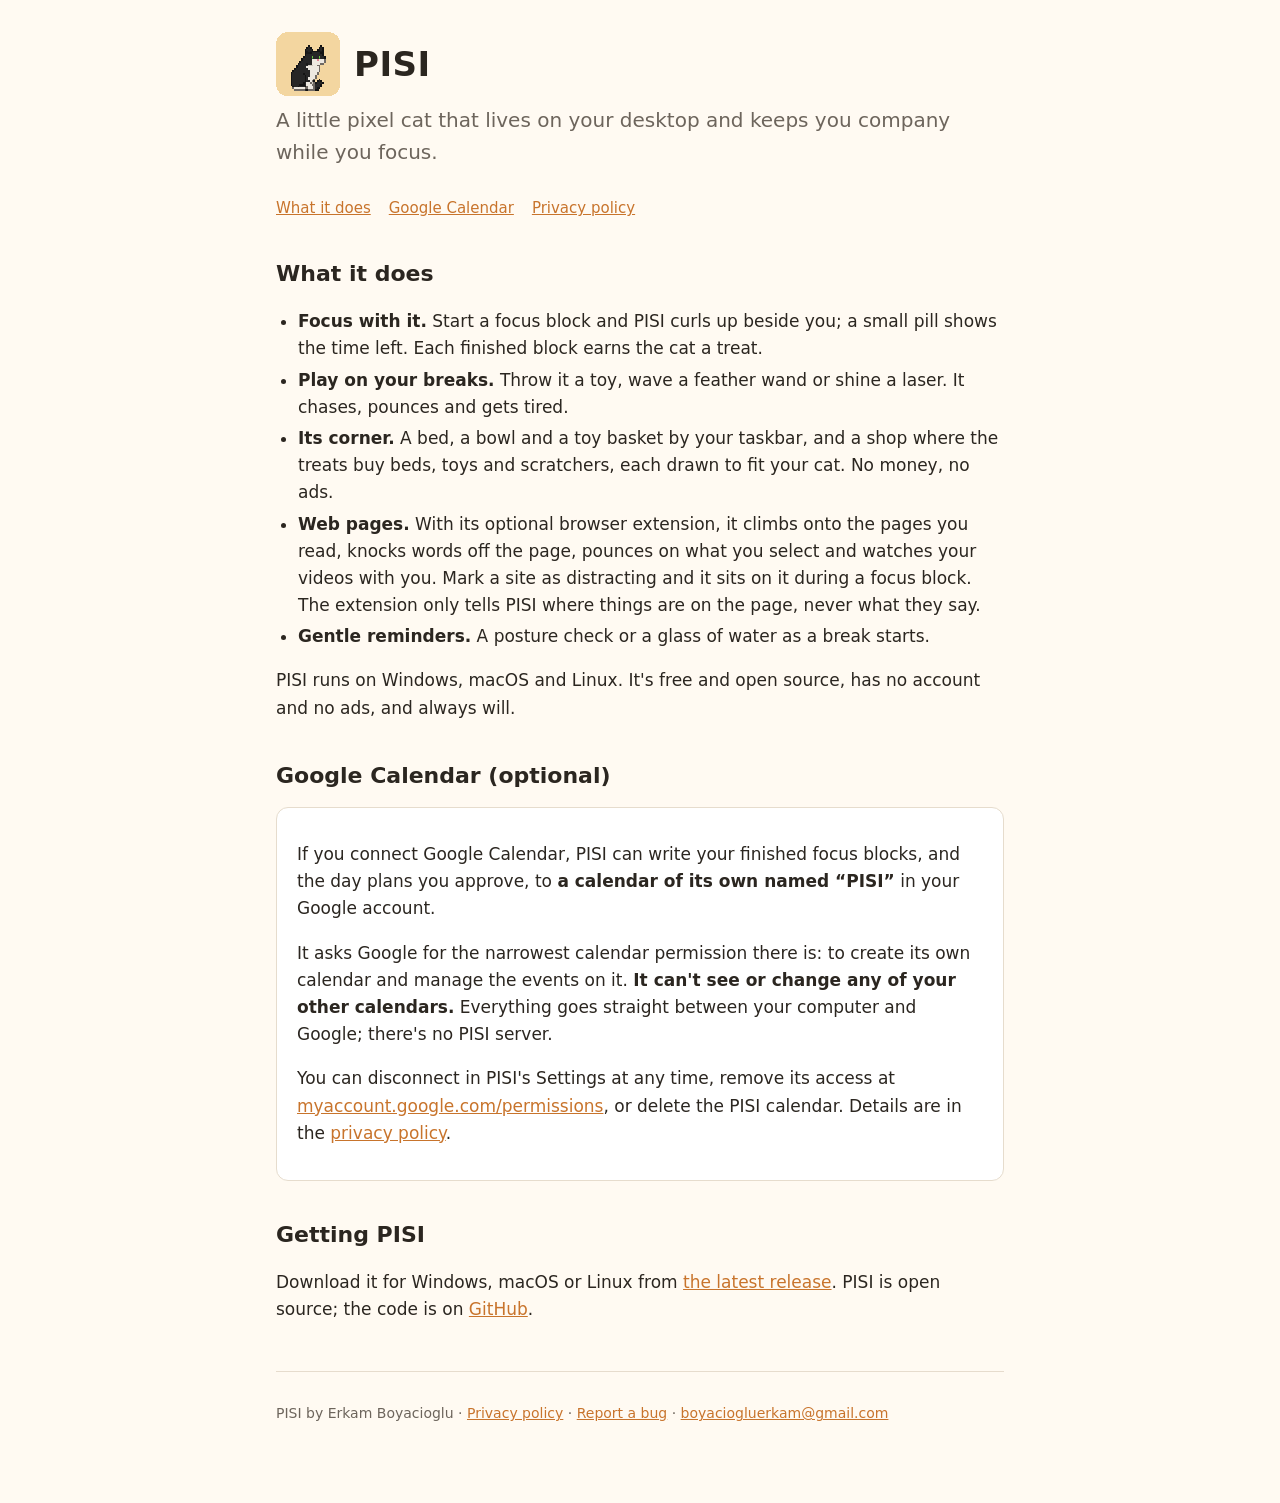
==== site/index.html @ 16a89572 "PISI 1.0.0" ====
<!doctype html>
<html lang="en">
<head>
  <meta charset="utf-8">
  <meta name="viewport" content="width=device-width, initial-scale=1">
  <title>PISI · a desktop cat</title>
  <meta name="description" content="PISI is a free pixel cat that lives on your desktop and keeps you company while you focus.">
  <link rel="icon" href="pisi.png">
  <link rel="stylesheet" href="style.css">
</head>
<body>
<main>
  <header class="top">
    <img src="pisi.png" alt="PISI, a tuxedo pixel-art cat, sitting">
    <h1>PISI</h1>
  </header>
  <p class="tagline">A little pixel cat that lives on your desktop and keeps you company while you focus.</p>
  <nav><a href="#what">What it does</a><a href="#calendar">Google Calendar</a><a href="privacy/">Privacy policy</a></nav>

  <h2 id="what">What it does</h2>
  <ul>
    <li><strong>Focus with it.</strong> Start a focus block and PISI curls up beside you; a small pill
      shows the time left. Each finished block earns the cat a treat.</li>
    <li><strong>Play on your breaks.</strong> Throw it a toy, wave a feather wand or shine a laser.
      It chases, pounces and gets tired.</li>
    <li><strong>Its corner.</strong> A bed, a bowl and a toy basket by your taskbar, and a shop where
      the treats buy beds, toys and scratchers, each drawn to fit your cat. No money, no ads.</li>
    <li><strong>Web pages.</strong> With its optional browser extension, it climbs onto the pages you
      read, knocks words off the page, pounces on what you select and watches your videos with
      you. Mark a site as distracting and it sits on it during a focus block. The extension only
      tells PISI where things are on the page, never what they say.</li>
    <li><strong>Gentle reminders.</strong> A posture check or a glass of water as a break starts.</li>
  </ul>
  <p>PISI runs on Windows, macOS and Linux. It's free and open source, has no account and no ads, and always will.</p>

  <h2 id="calendar">Google Calendar (optional)</h2>
  <div class="card">
    <p>If you connect Google Calendar, PISI can write your finished focus blocks, and the day plans
      you approve, to <strong>a calendar of its own named “PISI”</strong> in your Google account.</p>
    <p>It asks Google for the narrowest calendar permission there is: to create its own calendar and
      manage the events on it. <strong>It can't see or change any of your other calendars.</strong>
      Everything goes straight between your computer and Google; there's no PISI server.</p>
    <p>You can disconnect in PISI's Settings at any time, remove its access at
      <a href="https://myaccount.google.com/permissions">myaccount.google.com/permissions</a>,
      or delete the PISI calendar. Details are in the <a href="privacy/">privacy policy</a>.</p>
  </div>

  <h2>Getting PISI</h2>
  <p>Download it for Windows, macOS or Linux from
    <a href="https://github.com/erkambo/pisi/releases/latest">the latest release</a>.
    PISI is open source; the code is on <a href="https://github.com/erkambo/pisi">GitHub</a>.</p>

  <footer>
    <p>PISI by Erkam Boyacioglu · <a href="privacy/">Privacy policy</a> ·
      <a href="https://github.com/erkambo/pisi/issues/new/choose">Report a bug</a> ·
      <a href="mailto:boyaciogluerkam@gmail.com">boyaciogluerkam@gmail.com</a></p>
  </footer>
</main>
</body>
</html>
---- site/style.css ----
:root { --bg: #fffaf2; --card: #ffffff; --ink: #2b2620; --quiet: #6d655c; --line: #e6dccd;
        --accent: #c8742c; --accent-soft: rgba(232, 148, 58, 0.14); }
@media (prefers-color-scheme: dark) {
  :root { --bg: #1f1b18; --card: #2a2420; --ink: #f1ebe2; --quiet: #b3a99c; --line: #3d362f;
          --accent: #e59a55; --accent-soft: rgba(229, 154, 85, 0.14); }
}
* { box-sizing: border-box; }
body { margin: 0; background: var(--bg); color: var(--ink);
       font: 17px/1.6 system-ui, -apple-system, "Segoe UI", sans-serif; }
main { max-width: 760px; margin: 0 auto; padding: 32px 16px 64px; }
header.top { display: flex; align-items: center; gap: 14px; margin-bottom: 8px; }
header.top img { width: 64px; height: 64px; image-rendering: pixelated; }
header.top h1 { margin: 0; font-size: 34px; letter-spacing: 0.5px; }
.tagline { font-size: 20px; color: var(--quiet); margin: 4px 0 28px; }
h2 { font-size: 22px; margin: 36px 0 8px; }
h3 { font-size: 18px; margin: 22px 0 4px; }
a { color: var(--accent); }
.card { background: var(--card); border: 1px solid var(--line); border-radius: 12px; padding: 16px 20px;
        margin: 14px 0; }
.note { background: var(--accent-soft); border-radius: 10px; padding: 12px 16px; }
ul { padding-left: 22px; }
li { margin: 4px 0; }
code { font-size: 15px; background: var(--accent-soft); padding: 1px 6px; border-radius: 5px;
       overflow-wrap: anywhere; }
nav { display: flex; gap: 18px; flex-wrap: wrap; font-size: 15px; margin-bottom: 18px; }
footer { margin-top: 48px; padding-top: 16px; border-top: 1px solid var(--line); color: var(--quiet);
         font-size: 14px; }
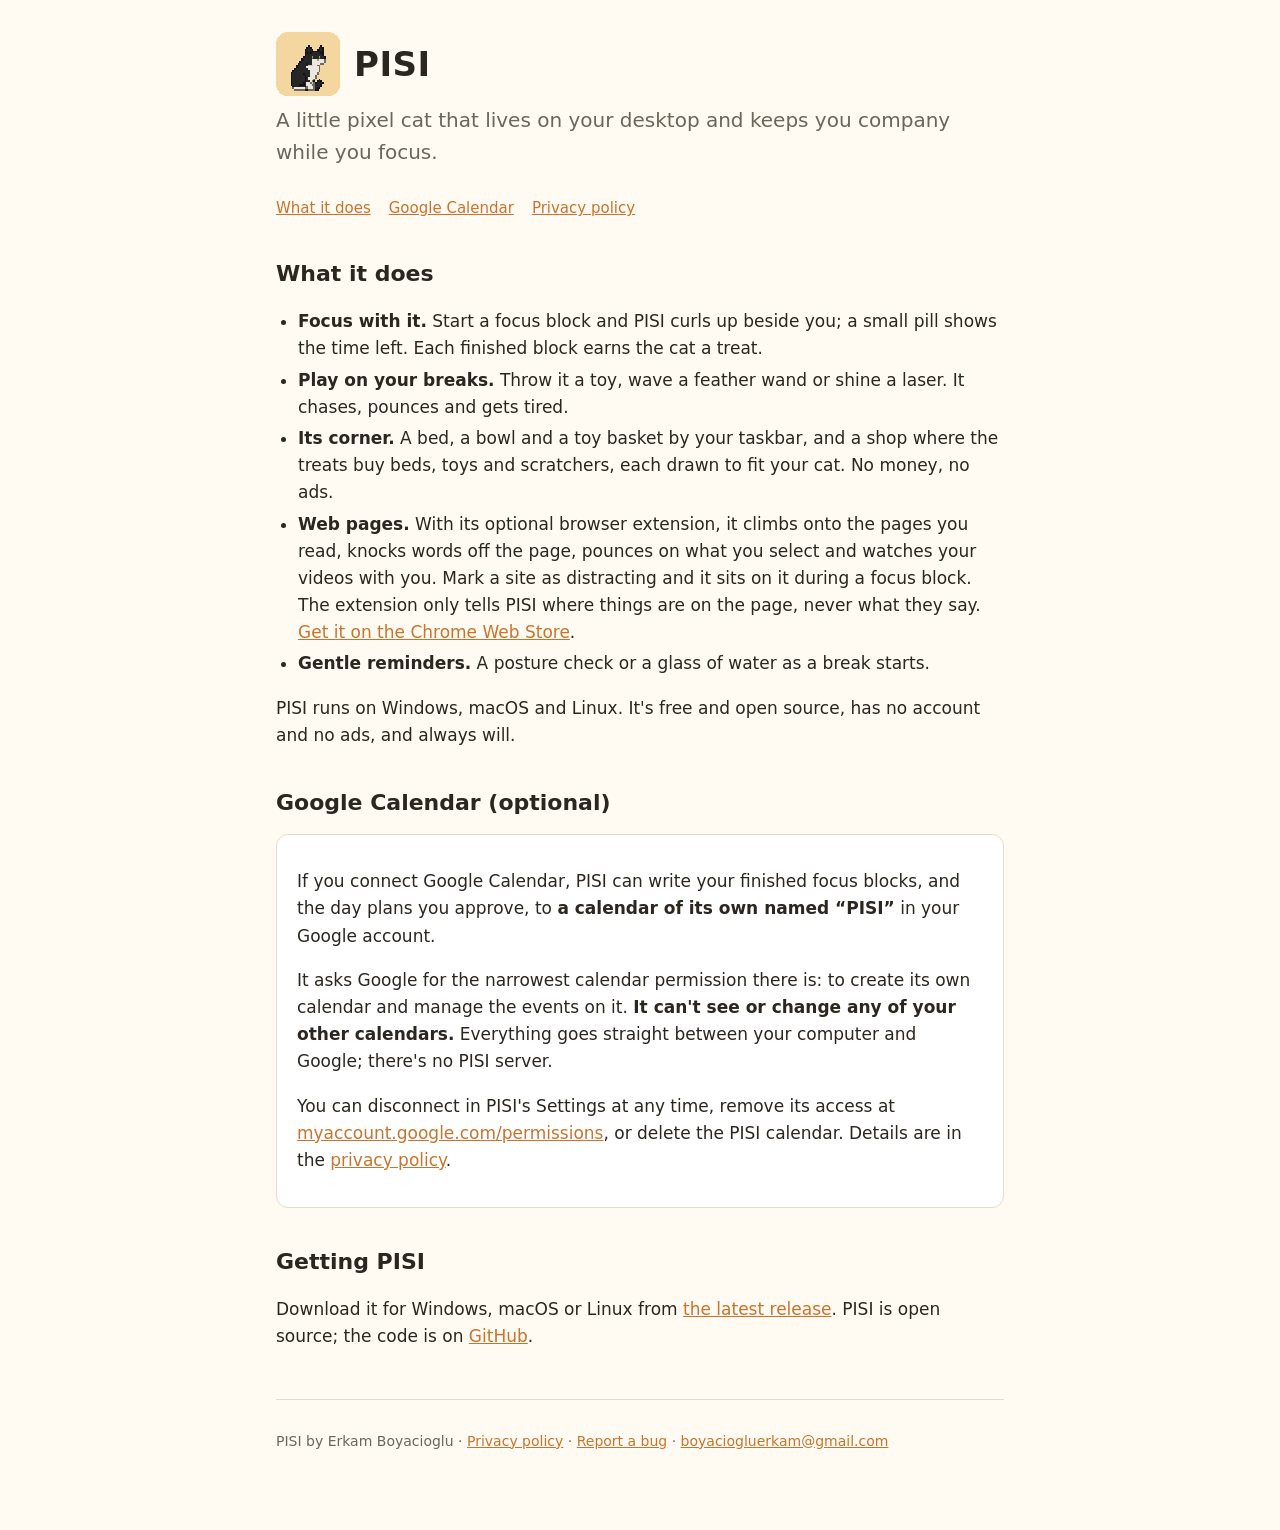
==== commit aceddaf4: "Extension is on the Chrome Web Store: link it from the app, README and site" ====
--- a/site/index.html
+++ b/site/index.html
@@ -28,7 +28,8 @@
     <li><strong>Web pages.</strong> With its optional browser extension, it climbs onto the pages you
       read, knocks words off the page, pounces on what you select and watches your videos with
       you. Mark a site as distracting and it sits on it during a focus block. The extension only
-      tells PISI where things are on the page, never what they say.</li>
+      tells PISI where things are on the page, never what they say.
+      <a href="https://chromewebstore.google.com/detail/pisi-desktop-pet/aghakdlloghojgociilficjhadgilnlh">Get it on the Chrome Web Store</a>.</li>
     <li><strong>Gentle reminders.</strong> A posture check or a glass of water as a break starts.</li>
   </ul>
   <p>PISI runs on Windows, macOS and Linux. It's free and open source, has no account and no ads, and always will.</p>
